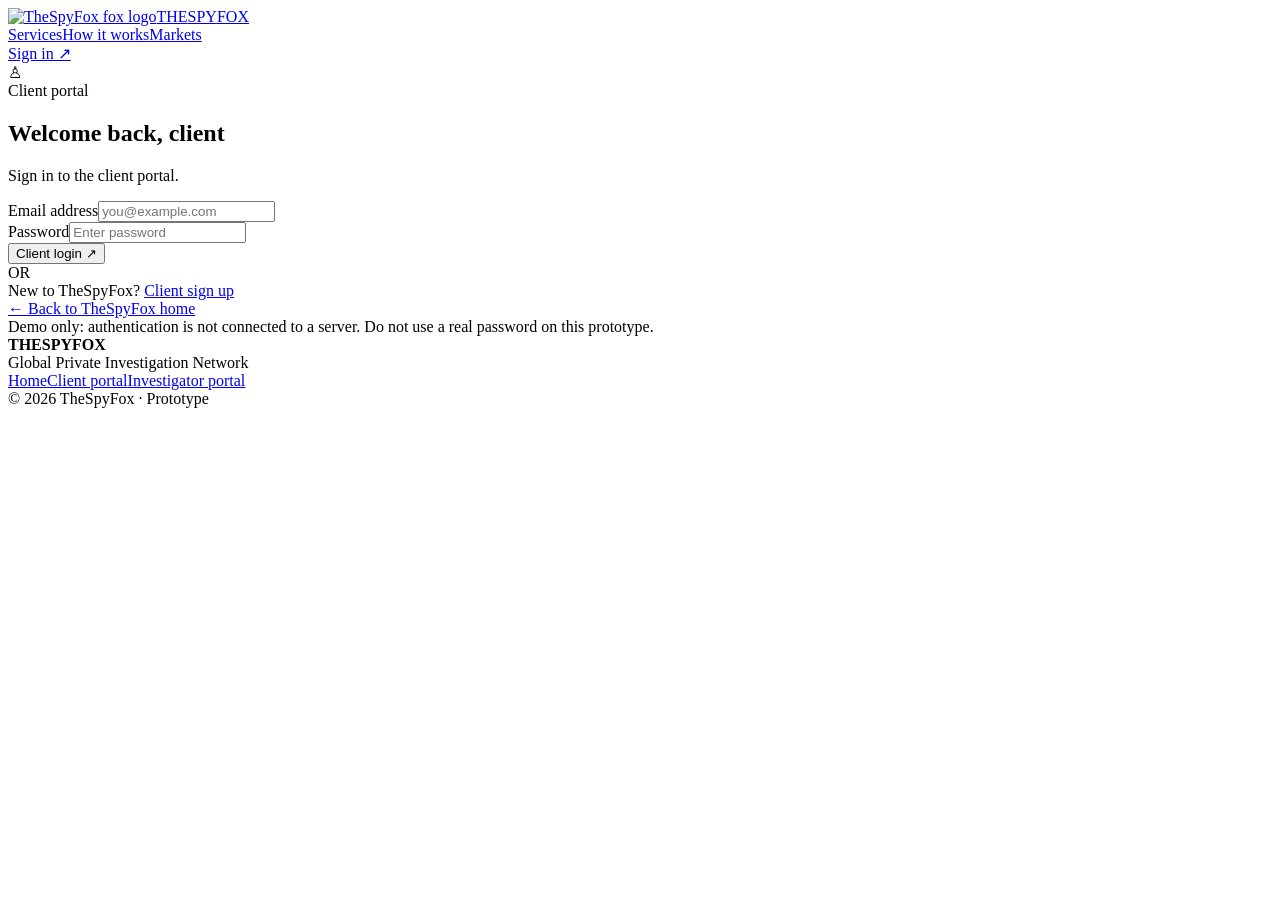
==== client-login.html @ 036039d7 "Add files via upload" ====
<!doctype html><html lang="en"><head><meta charset="utf-8"><meta name="viewport" content="width=device-width, initial-scale=1"><meta name="theme-color" content="#f7f8fc"><title>Client Login | TheSpyFox</title><link rel="stylesheet" href="assets/style.css"></head><body><header class="top"><div class="wrap nav">
<a class="brand" href="index.html"><img src="assets/thespyfox-fox-logo.jpg" alt="TheSpyFox fox logo"><span>THE<span class="spy">SPY</span>FOX</span></a>
<nav class="links"><a href="index.html#services">Services</a><a href="index.html#how">How it works</a><a href="index.html#markets">Markets</a></nav>
<a class="btn" href="client-login.html">Sign in ↗</a></div></header>
<main class="authpage"><section class="authbox"><div class="authicon">♙</div><div class="eyebrow">Client portal</div><h1>Welcome back, client</h1><p>Sign in to the client portal.</p>
<form onsubmit="demoAuth(event,'client','login')"><div class="field"><label for="email">Email address</label><input id="email" name="Email" type="email" autocomplete="username" required placeholder="you@example.com"></div><div class="field"><label for="password">Password</label><input id="password" name="Password" type="password" autocomplete="current-password" required placeholder="Enter password"></div>
<button class="btn" type="submit">Client login ↗</button><div class="toast" id="authToast" role="status"></div></form>
<div class="divider">OR</div><div class="switchline">New to TheSpyFox? <a href="client-signup.html">Client sign up</a></div><div class="switchline"><a href="index.html">← Back to TheSpyFox home</a></div><div class="notice">Demo only: authentication is not connected to a server. Do not use a real password on this prototype.</div></section></main>
<footer class="footer"><div class="wrap footrow"><div><b class="gold">THESPYFOX</b><br>Global Private Investigation Network</div><div class="footlinks"><a href="index.html">Home</a><a href="request-investigation.html">Client portal</a><a href="join-investigator.html">Investigator portal</a></div><div>© 2026 TheSpyFox · Prototype</div></div></footer><script src="assets/site.js"></script></body></html>
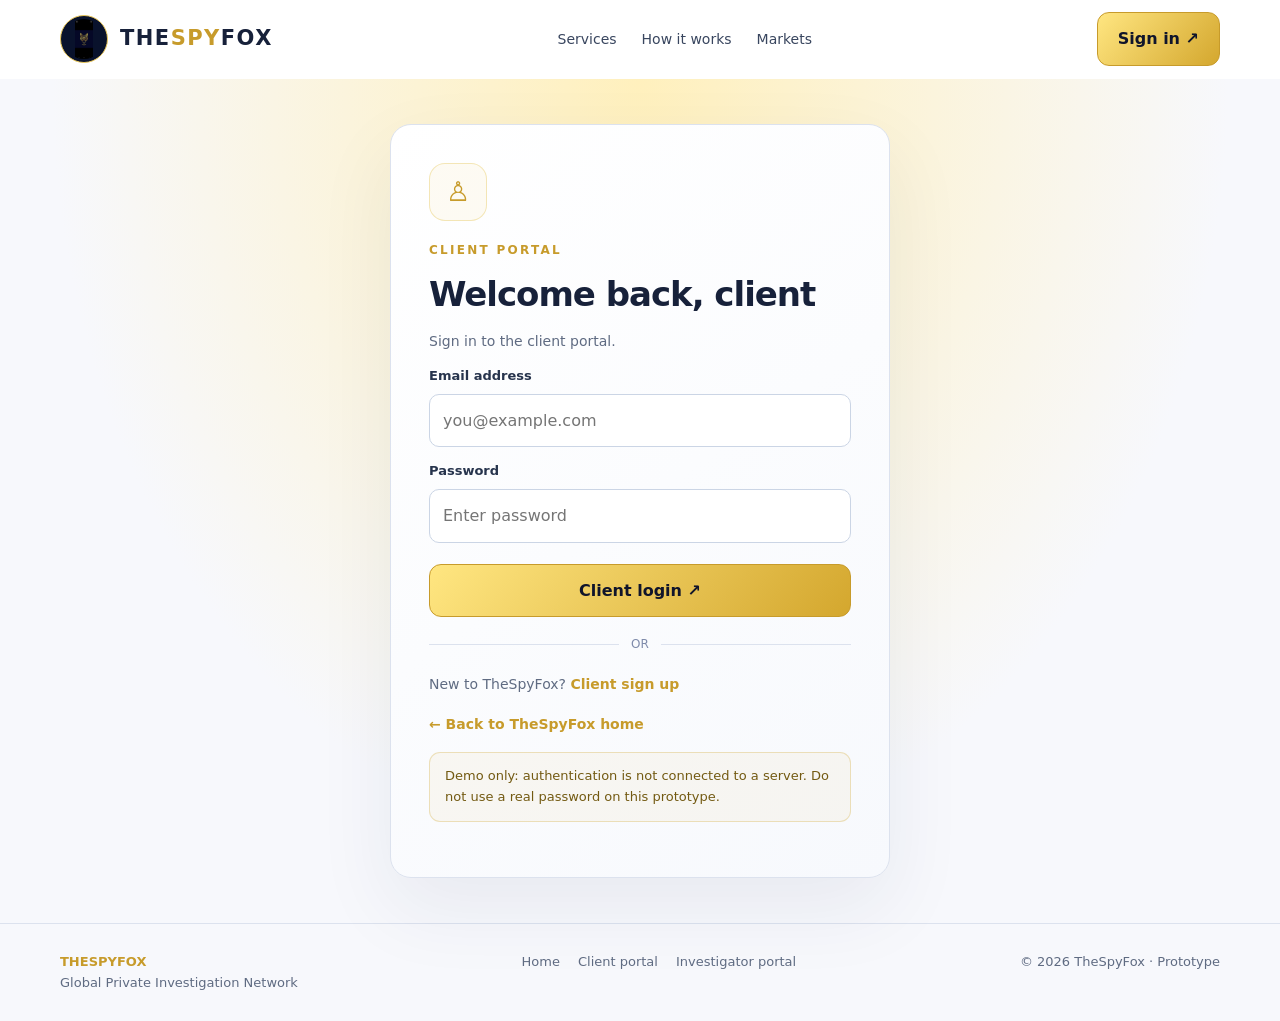
==== commit 2059353e: "Add files via upload" ====
--- a/client-login.html
+++ b/client-login.html
@@ -1,9 +1,57 @@
-<!doctype html><html lang="en"><head><meta charset="utf-8"><meta name="viewport" content="width=device-width, initial-scale=1"><meta name="theme-color" content="#f7f8fc"><title>Client Login | TheSpyFox</title><link rel="stylesheet" href="assets/style.css"></head><body><header class="top"><div class="wrap nav">
-<a class="brand" href="index.html"><img src="assets/thespyfox-fox-logo.jpg" alt="TheSpyFox fox logo"><span>THE<span class="spy">SPY</span>FOX</span></a>
+<!doctype html><html lang="en"><head><meta charset="utf-8"><meta name="viewport" content="width=device-width, initial-scale=1"><meta name="theme-color" content="#f7f8fc"><title>Client Login | TheSpyFox</title><style>
+
+:root{--bg:#f7f8fc;--panel:#ffffff;--panel2:#f0f3fa;--gold:#c79b2b;--gold2:#a77c16;--text:#17213a;--muted:#5f6b82;--line:#dce2ee;--blue:#e9eef8}
+*{box-sizing:border-box}html{scroll-behavior:smooth}body{margin:0;background:var(--bg);color:var(--text);font:16px/1.6 Inter,system-ui,-apple-system,Segoe UI,Arial,sans-serif}a{color:inherit;text-decoration:none}button,input,select,textarea{font:inherit}.wrap{width:min(1160px,92%);margin:auto}.top{position:sticky;top:0;z-index:10;background:#ffffffed;backdrop-filter:blur(14px);border-bottom:1px solid #ffffff12}.nav{min-height:78px;display:flex;align-items:center;justify-content:space-between;gap:20px}.brand{display:flex;align-items:center;gap:12px;font-size:21px;font-weight:900;letter-spacing:.07em}.brand img{width:48px;height:48px;object-fit:contain;border-radius:50%;border:1px solid #e8c65c;padding:3px;background:#09122c}.brand .spy{color:var(--gold)}.links{display:flex;gap:25px;align-items:center;color:#39465f;font-size:14px}.links a:hover{color:var(--gold)}.btn{display:inline-flex;align-items:center;justify-content:center;gap:9px;padding:13px 20px;border-radius:12px;border:1px solid var(--gold);font-weight:800;background:linear-gradient(130deg,#ffe681,#d4a72e);color:#10152b;cursor:pointer;transition:.18s}.btn:hover{transform:translateY(-2px);filter:brightness(1.05)}.btn.outline{background:transparent;color:var(--gold)}.btn.dark{background:#ffffff;color:#17213a;border-color:#3b4b75}.eyebrow{color:var(--gold);font-weight:850;letter-spacing:.19em;text-transform:uppercase;font-size:12px}.gold{color:var(--gold)}h1,h2,h3,p{margin-top:0}h1{font-size:clamp(42px,6vw,72px);line-height:1.04;letter-spacing:-.045em;margin:17px 0}h2{font-size:clamp(29px,4vw,45px);line-height:1.12;letter-spacing:-.025em;margin:10px 0 16px}.lead{font-size:18px;color:#5f6b82;max-width:630px}.hero{padding:68px 0 56px;background:radial-gradient(ellipse at 82% 35%,#fff2c5 0,#f8faff 32%,#f3f6fc 75%);border-bottom:1px solid var(--line)}.hero-grid{display:grid;grid-template-columns:1.05fr .95fr;align-items:center;gap:42px}.hero-art{min-height:370px;position:relative;display:grid;place-items:center}.globe{width:min(100%,470px);aspect-ratio:1;border-radius:50%;border:1px solid #d6b74744;background:radial-gradient(circle at 50% 50%,#fff4ce 0,#eaf0fa 54%,#f7f8fc 72%);display:grid;place-items:center;box-shadow:0 0 100px #b6c6e633;position:relative;overflow:hidden}.globe:before,.globe:after{content:"";position:absolute;border:1px solid #eac95455;border-radius:50%;width:75%;height:120%;transform:rotate(35deg)}.globe:after{width:120%;height:52%;transform:rotate(-20deg)}.globe img{width:44%;max-width:205px;z-index:1;object-fit:contain;filter:drop-shadow(0 12px 35px #0009)}.hero-actions{display:flex;gap:12px;flex-wrap:wrap;margin:28px 0 18px}.trust{color:var(--muted);font-size:13px}.featurebar{border-bottom:1px solid var(--line);background:#ffffff}.features{display:grid;grid-template-columns:repeat(4,1fr);gap:12px;padding:22px 0}.feature{display:flex;gap:12px;align-items:center;border-right:1px solid var(--line);padding:4px 14px}.feature:last-child{border:0}.feature .ico{font-size:25px;color:var(--gold)}.feature strong{display:block;font-size:14px}.feature small{color:var(--muted);font-size:12px}.section{padding:70px 0}.section.alt{background:linear-gradient(120deg,#f8faff,#edf2fb);border-block:1px solid var(--line)}.sectionhead{max-width:740px;margin-bottom:30px}.sectionhead p{color:var(--muted)}.cards{display:grid;grid-template-columns:repeat(3,1fr);gap:16px}.card{padding:25px;border-radius:17px;background:linear-gradient(145deg,#111e40,#0a122b);border:1px solid var(--line)}.card .ico{font-size:27px;color:var(--gold)}.card h3{margin:13px 0 7px}.card p{color:var(--muted);font-size:14px;margin:0}.markets{display:flex;flex-wrap:wrap;gap:10px}.chip{border:1px solid #39496f;background:#f0f3fa;border-radius:12px;padding:10px 15px;color:#39465f}.rolegrid{display:grid;grid-template-columns:1fr 1fr;gap:20px}.role{padding:30px;border:1px solid var(--line);border-radius:19px;background:linear-gradient(145deg,#111e40,#0a122b)}.role ul{color:var(--muted);padding-left:20px}.role li{margin:7px 0}.pagehero{padding:48px 0 25px;background:radial-gradient(ellipse at 80% 10%,#fff0bd 0,#f7f8fc 65%)}.pagegrid{display:grid;grid-template-columns:.85fr 1.15fr;gap:30px;align-items:start;padding:20px 0 70px}.sidecopy{padding:20px 10px 20px 0}.sidecopy p{color:var(--muted)}.pill{display:inline-flex;border:1px solid #4b5b7d;border-radius:999px;padding:6px 11px;font-size:12px;color:#59440b;margin-bottom:15px}.panel{background:linear-gradient(145deg,#101b3a,#080f27);border:1px solid var(--line);border-radius:20px;padding:clamp(20px,3vw,32px);box-shadow:0 25px 70px #1c31500d}.panelhead{margin-bottom:23px}.panelhead p{color:var(--muted);font-size:14px;margin-bottom:0}.formgrid{display:grid;grid-template-columns:1fr 1fr;gap:15px}.field{display:flex;flex-direction:column;gap:7px}.field.full{grid-column:1/-1}.field label{font-size:13px;color:#27344d;font-weight:650}.field input,.field select,.field textarea{width:100%;border:1px solid #3a4b73;background:#f8faff;color:var(--text);border-radius:10px;padding:13px;outline:none}.field input:focus,.field select:focus,.field textarea:focus{border-color:var(--gold);box-shadow:0 0 0 3px #f0cc581c}.field textarea{min-height:105px;resize:vertical}.checkrow{display:flex;gap:10px;align-items:flex-start;font-size:13px;color:var(--muted)}.checkrow input{margin-top:5px;accent-color:var(--gold)}.hint{font-size:12px;color:var(--muted);margin:13px 0}.notice{padding:13px 15px;border:1px solid #d5b24755;background:#d5b24710;color:#735a12;border-radius:11px;font-size:13px;margin:17px 0}.agreement{margin-top:24px;padding:20px;border:1px solid #35456e;background:#f8faff;border-radius:13px}.agreement h3{font-size:17px}.agreement p,.agreement li{color:#5f6b82;font-size:13px}.agreement ol{padding-left:20px}.agreement label{font-size:13px;color:#5f4b14}.formactions{display:flex;gap:10px;flex-wrap:wrap;margin-top:20px}.switchline{font-size:14px;color:var(--muted);margin-top:18px}.switchline a{color:var(--gold);font-weight:750}.authpage{min-height:calc(100vh - 80px);display:grid;place-items:center;padding:45px 0;background:radial-gradient(ellipse at 50% 0,#fff0bd 0,#f7f8fc 65%)}.authbox{width:min(500px,92%);padding:clamp(22px,5vw,38px);border:1px solid var(--line);border-radius:21px;background:linear-gradient(145deg,#111d3d,#080f27);box-shadow:0 30px 80px #1c315012}.authicon{width:58px;height:58px;border:1px solid #e7c85b66;background:#e7c85b12;color:var(--gold);border-radius:16px;display:grid;place-items:center;font-size:27px;margin-bottom:20px}.authbox .field{margin:14px 0}.authbox .btn{width:100%;margin-top:7px}.authbox h1{font-size:34px;letter-spacing:-.03em}.authbox p{color:var(--muted);font-size:14px}.divider{display:flex;align-items:center;gap:12px;color:#7f8bab;font-size:12px;margin:18px 0}.divider:before,.divider:after{content:"";height:1px;background:var(--line);flex:1}.footer{border-top:1px solid var(--line);padding:28px 0;color:var(--muted);font-size:13px}.footrow{display:flex;justify-content:space-between;gap:15px;flex-wrap:wrap}.footlinks{display:flex;gap:18px;flex-wrap:wrap}.hidden{display:none!important}.toast{display:none;padding:13px;border:1px solid #c7a74466;background:#c7a74413;color:#735a12;border-radius:10px;margin-top:14px;font-size:13px}.toast.show{display:block}.contract-preview{white-space:pre-wrap;color:#39465f;font-size:13px;background:#f8faff;border:1px solid var(--line);padding:15px;border-radius:10px;max-height:260px;overflow:auto}
+@media(max-width:820px){.links{display:none}.hero-grid,.pagegrid{grid-template-columns:1fr}.hero{padding:48px 0}.hero-art{min-height:280px}.globe{max-width:330px}.features{grid-template-columns:1fr 1fr}.feature:nth-child(2){border-right:0}.cards{grid-template-columns:1fr 1fr}.sidecopy{padding-bottom:0}.pagegrid{padding-top:5px}}
+@media(max-width:540px){.brand{font-size:17px}.brand img{width:42px;height:42px}.nav .btn{padding:10px 12px;font-size:13px}.hero-actions .btn{width:100%}.features,.cards,.rolegrid,.formgrid{grid-template-columns:1fr}.feature{border-right:0;border-bottom:1px solid var(--line);padding:10px 2px}.field.full{grid-column:auto}.formactions .btn{width:100%}.section{padding:52px 0}}
+@media print{body{background:white;color:#111}.top,.footer,.no-print{display:none!important}.panel,.agreement{background:white;color:#111;border:1px solid #aaa;box-shadow:none}.agreement p,.agreement li,.contract-preview{color:#222}.pagehero{background:white;color:#111}.wrap{width:100%}}
+
+/* Light theme refinements */
+body{background:var(--bg);color:var(--text)}
+.top{background:#ffffffed}
+.links{color:#39465f}
+.hero{background:radial-gradient(ellipse at 82% 35%,#fff0bd 0,#f8faff 32%,#f3f6fc 75%)}
+.featurebar{background:#fff}
+.feature{border-color:#dce2ee}
+.section.alt{background:linear-gradient(120deg,#f8faff,#edf2fb)}
+.card,.role,.panel,.authbox{background:linear-gradient(145deg,#fff,#f7f9fd);border-color:#dce2ee}
+.pagehero{background:radial-gradient(ellipse at 80% 10%,#fff0bd 0,#f7f8fc 65%)}
+.authpage{background:radial-gradient(ellipse at 50% 0,#fff0bd 0,#f7f8fc 65%)}
+.field input,.field select,.field textarea{background:#fff;color:#17213a;border-color:#cbd5e5}
+.globe{background:radial-gradient(circle at 50% 50%,#fff4ce 0,#eaf0fa 54%,#f7f8fc 72%)}
+
+</style></head><body><header class="top"><div class="wrap nav">
+<a class="brand" href="index.html"><img src="[data-uri]" alt="TheSpyFox fox logo"><span>THE<span class="spy">SPY</span>FOX</span></a>
 <nav class="links"><a href="index.html#services">Services</a><a href="index.html#how">How it works</a><a href="index.html#markets">Markets</a></nav>
 <a class="btn" href="client-login.html">Sign in ↗</a></div></header>
 <main class="authpage"><section class="authbox"><div class="authicon">♙</div><div class="eyebrow">Client portal</div><h1>Welcome back, client</h1><p>Sign in to the client portal.</p>
 <form onsubmit="demoAuth(event,'client','login')"><div class="field"><label for="email">Email address</label><input id="email" name="Email" type="email" autocomplete="username" required placeholder="you@example.com"></div><div class="field"><label for="password">Password</label><input id="password" name="Password" type="password" autocomplete="current-password" required placeholder="Enter password"></div>
 <button class="btn" type="submit">Client login ↗</button><div class="toast" id="authToast" role="status"></div></form>
 <div class="divider">OR</div><div class="switchline">New to TheSpyFox? <a href="client-signup.html">Client sign up</a></div><div class="switchline"><a href="index.html">← Back to TheSpyFox home</a></div><div class="notice">Demo only: authentication is not connected to a server. Do not use a real password on this prototype.</div></section></main>
-<footer class="footer"><div class="wrap footrow"><div><b class="gold">THESPYFOX</b><br>Global Private Investigation Network</div><div class="footlinks"><a href="index.html">Home</a><a href="request-investigation.html">Client portal</a><a href="join-investigator.html">Investigator portal</a></div><div>© 2026 TheSpyFox · Prototype</div></div></footer><script src="assets/site.js"></script></body></html>+<footer class="footer"><div class="wrap footrow"><div><b class="gold">THESPYFOX</b><br>Global Private Investigation Network</div><div class="footlinks"><a href="index.html">Home</a><a href="request-investigation.html">Client portal</a><a href="join-investigator.html">Investigator portal</a></div><div>© 2026 TheSpyFox · Prototype</div></div></footer><script>
+
+function demoAuth(e,role,mode){e.preventDefault();const t=document.getElementById('authToast');t.textContent=(mode==='signup'?'Demo registration checked.':'Demo sign-in checked.')+' No account was created or authenticated because this website has no secure backend yet.';t.classList.add('show');}
+function prepareAgreement(e,role){e.preventDefault();const form=e.currentTarget;const isClient=role==='client';const name=form.querySelector('[name="Full name"]').value.trim();const title=isClient?'TheSpyFox Client Service Agreement':'TheSpyFox Investigator Agreement';const entries=[...form.querySelectorAll('input[name],select[name],textarea[name]')].filter(el=>el.value.trim()).map(el=>[el.name,el.value.trim()]);const agreement=isClient?[
+'1. SCOPE: No work begins until the lawful scope, deliverables, timeline and fees are separately confirmed in writing.',
+'2. LAWFUL PURPOSE: The client confirms the request has a lawful purpose and will not involve stalking, harassment, unauthorized access or unlawful surveillance.',
+'3. FEES AND CANCELLATION: Price, expenses, payment schedule, cancellation and refund terms must be disclosed and agreed before work begins.',
+'4. CONFIDENTIALITY: Personal information must be handled only as permitted by applicable law and the final privacy notice.',
+'5. LIMITS AND DISPUTES: Results are not guaranteed. A final agreement must specify complaint handling, governing law and dispute resolution.',
+'6. DRAFT STATUS: This is a prototype template, not legal advice, proof of acceptance by a service provider, or a digitally signed contract.'
+]:[
+'1. PROFESSIONAL STATUS: The final agreement must state the relationship and scope of the engagement.',
+'2. QUALIFICATIONS: The investigator must maintain any licence or permission required by local law; live service should verify credentials before assignments.',
+'3. LAWFUL METHODS: No unlawful surveillance, trespass, unauthorized account/device access, harassment, coercion or privacy violations.',
+'4. CONFIDENTIALITY: Case information must be protected and used only for authorized work under applicable law.',
+'5. FEES AND DELIVERABLES: Scope, deadline, compensation, expenses, acceptance criteria and payment timing must be agreed in writing before each case.',
+'6. TERMINATION AND DISPUTES: The final agreement must define cancellation, complaints, liability, governing law and dispute resolution.',
+'7. DRAFT STATUS: This is not legal advice, a job offer, or a digitally signed contract. Local legal review is required.'
+];
+const esc=s=>String(s).replace(/[&<>"]/g,c=>({'&':'&amp;','<':'&lt;','>':'&gt;','"':'&quot;'}[c]));
+const rows=entries.map(([k,v])=>`<tr><th>${esc(k)}</th><td>${esc(v).replace(/\n/g,'<br>')}</td></tr>`).join('');
+const printWin=window.open('','_blank');if(!printWin){alert('Please allow pop-ups to prepare your PDF.');return;}
+printWin.document.write(`<!doctype html><html><head><meta charset="utf-8"><title>${esc(title)}</title><style>body{font:14px/1.55 Arial,sans-serif;color:#111;margin:35px}h1{font-size:24px}h2{font-size:17px;margin-top:25px}.meta{color:#555;font-size:12px}table{border-collapse:collapse;width:100%;margin:20px 0}th,td{border:1px solid #bbb;padding:9px;text-align:left;vertical-align:top}th{width:32%;background:#f2f2f2}.terms li{margin:9px 0}.sign{display:grid;grid-template-columns:1fr 1fr;gap:35px;margin-top:55px}.line{border-top:1px solid #555;padding-top:7px;font-size:12px}.warning{border:1px solid #999;padding:12px;margin-top:22px;font-size:12px}@media print{button{display:none}}</style></head><body><h1>THESPYFOX</h1><div class="meta">GLOBAL PRIVATE INVESTIGATION NETWORK · DRAFT DOCUMENT</div><h2>${esc(title)}</h2><p class="meta">Prepared on ${new Date().toLocaleDateString()} · Applicant / client: ${esc(name)}</p><h2>Submitted details</h2><table>${rows}</table><h2>Agreement terms</h2><ol class="terms">${agreement.map(x=>`<li>${esc(x)}</li>`).join('')}</ol><p><b>Acknowledgement:</b> The person completing this form confirms they have reviewed the displayed draft. This document does not establish that another party accepted the agreement.</p><div class="sign"><div class="line">Client / Investigator signature (if separately executed)</div><div class="line">Date</div></div><div class="warning"><b>Important:</b> This is a website prototype document, not legal advice and not a verified electronic signature. The final agreement should be reviewed for the applicable jurisdiction and signed by all required parties.</div><p class="meta">TheSpyFox · Prototype generated locally in your browser. No form data was sent to a server.</p><script>window.onload=()=>setTimeout(()=>window.print(),350)<\/script></body></html>`);
+printWin.document.close();const toast=document.getElementById(isClient?'clientToast':'investToast');toast.textContent='Agreement prepared in a new tab. In the print dialog, select “Save as PDF”.';toast.classList.add('show');
+}
+
+</script></body></html>
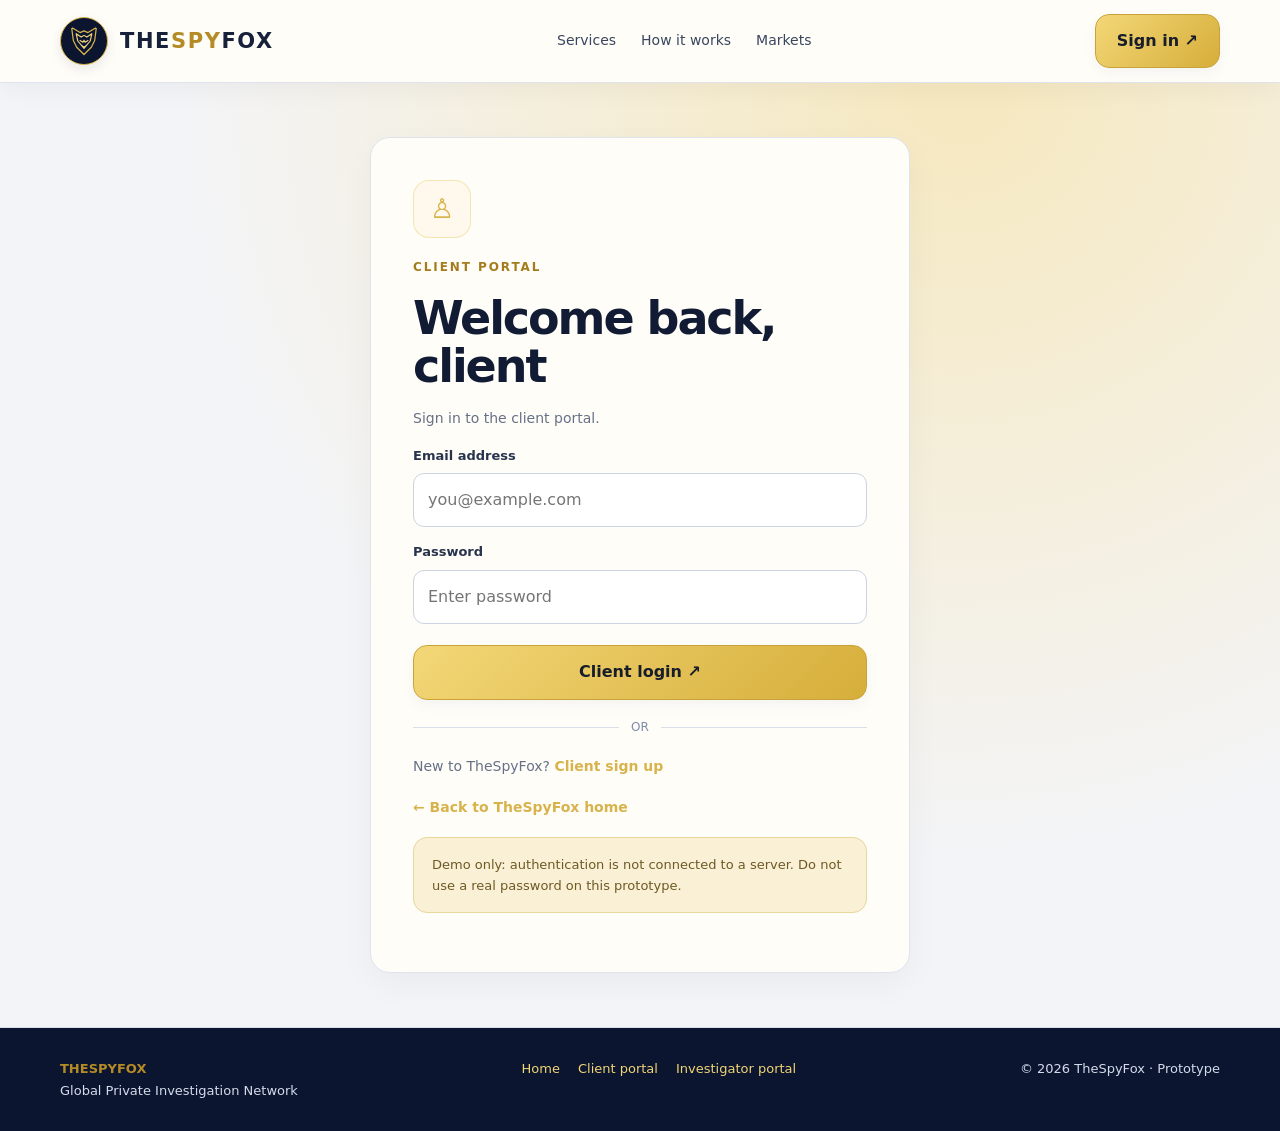
==== commit a7438872: "Add files via upload" ====
--- a/client-login.html
+++ b/client-login.html
@@ -1,4 +1,5 @@
-<!doctype html><html lang="en"><head><meta charset="utf-8"><meta name="viewport" content="width=device-width, initial-scale=1"><meta name="theme-color" content="#f7f8fc"><title>Client Login | TheSpyFox</title><style>
+<!DOCTYPE html>
+<html lang="en"><head><meta charset="utf-8"/><meta content="width=device-width, initial-scale=1" name="viewport"/><meta content="#f3f4f7" name="theme-color"/><title>Client Login | TheSpyFox</title><style>
 
 :root{--bg:#f7f8fc;--panel:#ffffff;--panel2:#f0f3fa;--gold:#c79b2b;--gold2:#a77c16;--text:#17213a;--muted:#5f6b82;--line:#dce2ee;--blue:#e9eef8}
 *{box-sizing:border-box}html{scroll-behavior:smooth}body{margin:0;background:var(--bg);color:var(--text);font:16px/1.6 Inter,system-ui,-apple-system,Segoe UI,Arial,sans-serif}a{color:inherit;text-decoration:none}button,input,select,textarea{font:inherit}.wrap{width:min(1160px,92%);margin:auto}.top{position:sticky;top:0;z-index:10;background:#ffffffed;backdrop-filter:blur(14px);border-bottom:1px solid #ffffff12}.nav{min-height:78px;display:flex;align-items:center;justify-content:space-between;gap:20px}.brand{display:flex;align-items:center;gap:12px;font-size:21px;font-weight:900;letter-spacing:.07em}.brand img{width:48px;height:48px;object-fit:contain;border-radius:50%;border:1px solid #e8c65c;padding:3px;background:#09122c}.brand .spy{color:var(--gold)}.links{display:flex;gap:25px;align-items:center;color:#39465f;font-size:14px}.links a:hover{color:var(--gold)}.btn{display:inline-flex;align-items:center;justify-content:center;gap:9px;padding:13px 20px;border-radius:12px;border:1px solid var(--gold);font-weight:800;background:linear-gradient(130deg,#ffe681,#d4a72e);color:#10152b;cursor:pointer;transition:.18s}.btn:hover{transform:translateY(-2px);filter:brightness(1.05)}.btn.outline{background:transparent;color:var(--gold)}.btn.dark{background:#ffffff;color:#17213a;border-color:#3b4b75}.eyebrow{color:var(--gold);font-weight:850;letter-spacing:.19em;text-transform:uppercase;font-size:12px}.gold{color:var(--gold)}h1,h2,h3,p{margin-top:0}h1{font-size:clamp(42px,6vw,72px);line-height:1.04;letter-spacing:-.045em;margin:17px 0}h2{font-size:clamp(29px,4vw,45px);line-height:1.12;letter-spacing:-.025em;margin:10px 0 16px}.lead{font-size:18px;color:#5f6b82;max-width:630px}.hero{padding:68px 0 56px;background:radial-gradient(ellipse at 82% 35%,#fff2c5 0,#f8faff 32%,#f3f6fc 75%);border-bottom:1px solid var(--line)}.hero-grid{display:grid;grid-template-columns:1.05fr .95fr;align-items:center;gap:42px}.hero-art{min-height:370px;position:relative;display:grid;place-items:center}.globe{width:min(100%,470px);aspect-ratio:1;border-radius:50%;border:1px solid #d6b74744;background:radial-gradient(circle at 50% 50%,#fff4ce 0,#eaf0fa 54%,#f7f8fc 72%);display:grid;place-items:center;box-shadow:0 0 100px #b6c6e633;position:relative;overflow:hidden}.globe:before,.globe:after{content:"";position:absolute;border:1px solid #eac95455;border-radius:50%;width:75%;height:120%;transform:rotate(35deg)}.globe:after{width:120%;height:52%;transform:rotate(-20deg)}.globe img{width:44%;max-width:205px;z-index:1;object-fit:contain;filter:drop-shadow(0 12px 35px #0009)}.hero-actions{display:flex;gap:12px;flex-wrap:wrap;margin:28px 0 18px}.trust{color:var(--muted);font-size:13px}.featurebar{border-bottom:1px solid var(--line);background:#ffffff}.features{display:grid;grid-template-columns:repeat(4,1fr);gap:12px;padding:22px 0}.feature{display:flex;gap:12px;align-items:center;border-right:1px solid var(--line);padding:4px 14px}.feature:last-child{border:0}.feature .ico{font-size:25px;color:var(--gold)}.feature strong{display:block;font-size:14px}.feature small{color:var(--muted);font-size:12px}.section{padding:70px 0}.section.alt{background:linear-gradient(120deg,#f8faff,#edf2fb);border-block:1px solid var(--line)}.sectionhead{max-width:740px;margin-bottom:30px}.sectionhead p{color:var(--muted)}.cards{display:grid;grid-template-columns:repeat(3,1fr);gap:16px}.card{padding:25px;border-radius:17px;background:linear-gradient(145deg,#111e40,#0a122b);border:1px solid var(--line)}.card .ico{font-size:27px;color:var(--gold)}.card h3{margin:13px 0 7px}.card p{color:var(--muted);font-size:14px;margin:0}.markets{display:flex;flex-wrap:wrap;gap:10px}.chip{border:1px solid #39496f;background:#f0f3fa;border-radius:12px;padding:10px 15px;color:#39465f}.rolegrid{display:grid;grid-template-columns:1fr 1fr;gap:20px}.role{padding:30px;border:1px solid var(--line);border-radius:19px;background:linear-gradient(145deg,#111e40,#0a122b)}.role ul{color:var(--muted);padding-left:20px}.role li{margin:7px 0}.pagehero{padding:48px 0 25px;background:radial-gradient(ellipse at 80% 10%,#fff0bd 0,#f7f8fc 65%)}.pagegrid{display:grid;grid-template-columns:.85fr 1.15fr;gap:30px;align-items:start;padding:20px 0 70px}.sidecopy{padding:20px 10px 20px 0}.sidecopy p{color:var(--muted)}.pill{display:inline-flex;border:1px solid #4b5b7d;border-radius:999px;padding:6px 11px;font-size:12px;color:#59440b;margin-bottom:15px}.panel{background:linear-gradient(145deg,#101b3a,#080f27);border:1px solid var(--line);border-radius:20px;padding:clamp(20px,3vw,32px);box-shadow:0 25px 70px #1c31500d}.panelhead{margin-bottom:23px}.panelhead p{color:var(--muted);font-size:14px;margin-bottom:0}.formgrid{display:grid;grid-template-columns:1fr 1fr;gap:15px}.field{display:flex;flex-direction:column;gap:7px}.field.full{grid-column:1/-1}.field label{font-size:13px;color:#27344d;font-weight:650}.field input,.field select,.field textarea{width:100%;border:1px solid #3a4b73;background:#f8faff;color:var(--text);border-radius:10px;padding:13px;outline:none}.field input:focus,.field select:focus,.field textarea:focus{border-color:var(--gold);box-shadow:0 0 0 3px #f0cc581c}.field textarea{min-height:105px;resize:vertical}.checkrow{display:flex;gap:10px;align-items:flex-start;font-size:13px;color:var(--muted)}.checkrow input{margin-top:5px;accent-color:var(--gold)}.hint{font-size:12px;color:var(--muted);margin:13px 0}.notice{padding:13px 15px;border:1px solid #d5b24755;background:#d5b24710;color:#735a12;border-radius:11px;font-size:13px;margin:17px 0}.agreement{margin-top:24px;padding:20px;border:1px solid #35456e;background:#f8faff;border-radius:13px}.agreement h3{font-size:17px}.agreement p,.agreement li{color:#5f6b82;font-size:13px}.agreement ol{padding-left:20px}.agreement label{font-size:13px;color:#5f4b14}.formactions{display:flex;gap:10px;flex-wrap:wrap;margin-top:20px}.switchline{font-size:14px;color:var(--muted);margin-top:18px}.switchline a{color:var(--gold);font-weight:750}.authpage{min-height:calc(100vh - 80px);display:grid;place-items:center;padding:45px 0;background:radial-gradient(ellipse at 50% 0,#fff0bd 0,#f7f8fc 65%)}.authbox{width:min(500px,92%);padding:clamp(22px,5vw,38px);border:1px solid var(--line);border-radius:21px;background:linear-gradient(145deg,#111d3d,#080f27);box-shadow:0 30px 80px #1c315012}.authicon{width:58px;height:58px;border:1px solid #e7c85b66;background:#e7c85b12;color:var(--gold);border-radius:16px;display:grid;place-items:center;font-size:27px;margin-bottom:20px}.authbox .field{margin:14px 0}.authbox .btn{width:100%;margin-top:7px}.authbox h1{font-size:34px;letter-spacing:-.03em}.authbox p{color:var(--muted);font-size:14px}.divider{display:flex;align-items:center;gap:12px;color:#7f8bab;font-size:12px;margin:18px 0}.divider:before,.divider:after{content:"";height:1px;background:var(--line);flex:1}.footer{border-top:1px solid var(--line);padding:28px 0;color:var(--muted);font-size:13px}.footrow{display:flex;justify-content:space-between;gap:15px;flex-wrap:wrap}.footlinks{display:flex;gap:18px;flex-wrap:wrap}.hidden{display:none!important}.toast{display:none;padding:13px;border:1px solid #c7a74466;background:#c7a74413;color:#735a12;border-radius:10px;margin-top:14px;font-size:13px}.toast.show{display:block}.contract-preview{white-space:pre-wrap;color:#39465f;font-size:13px;background:#f8faff;border:1px solid var(--line);padding:15px;border-radius:10px;max-height:260px;overflow:auto}
@@ -20,15 +21,106 @@
 .field input,.field select,.field textarea{background:#fff;color:#17213a;border-color:#cbd5e5}
 .globe{background:radial-gradient(circle at 50% 50%,#fff4ce 0,#eaf0fa 54%,#f7f8fc 72%)}
 
+
+
+/* THE SPYFOX — polished professional responsive theme */
+:root{--bg:#f3f4f7;--panel:#fffdf8;--panel2:#e9edf5;--gold:#d8b34c;--gold2:#b58b25;--text:#17213a;--muted:#667086;--line:#d9deea;--blue:#0b1530;--navy:#0b1530}
+html{scroll-behavior:smooth}
+body{background:var(--bg);color:var(--text);font-family:Inter,ui-sans-serif,system-ui,-apple-system,"Segoe UI",Arial,sans-serif;line-height:1.65}
+a{transition:color .18s ease,background .18s ease,transform .18s ease}
+.top{background:rgba(255,253,248,.96)!important;border-bottom:1px solid #dfe3ec!important;box-shadow:0 6px 24px rgba(18,31,58,.045)}
+.nav{min-height:82px}
+.brand{gap:12px;font-size:21px;letter-spacing:.075em;color:#17213a}
+.fox-mark{display:block;width:48px;height:48px;flex:0 0 48px;border-radius:50%;background:#0b1530;border:1px solid #d8b34c;padding:5px;box-shadow:0 4px 12px #0b153018}
+.btn,button,.button{border-radius:14px!important;font-weight:750;box-shadow:0 5px 14px #17213a0b}
+.btn{padding:13px 21px!important}
+.btn:not(.outline):not(.dark){background:linear-gradient(135deg,#f3d777,#d6ae3a)!important;color:#171d2b!important;border:1px solid #c9a33a!important}
+.btn.outline{border:1px solid #b9a15b!important;color:#8c6b18!important;background:#fffdf8!important}
+.btn.dark{background:#0b1530!important;color:#fff!important;border:1px solid #0b1530!important}
+.hero{background:radial-gradient(ellipse at 82% 10%,#f9edc9 0,#f4f5f9 34%,#edf1f8 100%)!important;padding:76px 0 64px!important;overflow:hidden}
+.hero-grid{grid-template-columns:minmax(0,1.1fr) minmax(280px,.8fr)!important;align-items:center!important;gap:56px!important}
+.eyebrow{letter-spacing:.16em;font-size:12px;font-weight:850;color:#a47c1e}
+h1{font-size:clamp(42px,6vw,68px)!important;line-height:1.04!important;letter-spacing:-.045em!important;color:#111b33!important;max-width:760px}
+h2{font-size:clamp(30px,4vw,43px)!important;line-height:1.13!important;letter-spacing:-.03em!important}
+.gold,.spy{color:#b58b25!important}
+.lead{font-size:clamp(17px,2vw,20px)!important;color:#59647a!important;max-width:680px}
+.hero-actions{display:flex;flex-wrap:wrap;gap:12px!important;margin-top:28px!important}
+.trust{font-size:14px!important;color:#68738a!important;margin-top:23px!important}
+.hero-art{min-height:350px;display:flex;align-items:center;justify-content:center;position:relative}
+.intake-card{width:min(100%,390px);padding:27px;border-radius:24px;background:linear-gradient(150deg,#111e3b,#0b1530);color:#f8f7f0;box-shadow:0 28px 65px #0b15302b;border:1px solid #d7b64e;position:relative;overflow:hidden}
+.intake-card:before{content:"";position:absolute;width:220px;height:220px;border:1px solid #d8b34c55;border-radius:50%;right:-100px;top:-95px;box-shadow:0 0 0 24px #d8b34c0a,0 0 0 48px #d8b34c08}
+.intake-top,.intake-foot{display:flex;align-items:center;justify-content:space-between;gap:10px;font-size:10px;font-weight:850;letter-spacing:.14em;color:#e8cf7e}
+.status-dot{width:8px;height:8px;border-radius:50%;background:#e6c85f;box-shadow:0 0 0 5px #e6c85f20}
+.intake-lock{font-size:20px}
+.intake-title{font-size:28px;line-height:1.18;letter-spacing:-.03em;font-weight:800;margin:34px 0 10px;max-width:290px}
+.intake-card p{color:#c4ccdc;font-size:14px;line-height:1.7;margin:0}
+.intake-steps{display:grid;gap:0;margin:24px 0 25px}
+.intake-steps>div{display:flex;align-items:center;gap:13px;border-top:1px solid #ffffff1a;padding:12px 0;color:#f7f7f3;font-size:13px}
+.intake-steps b{color:#e8c95e;font-size:11px;letter-spacing:.08em}
+.intake-foot{border-top:1px solid #ffffff20;padding-top:15px;font-size:9px;color:#b9c3d7}
+.featurebar{background:#fffdf8!important;border-top:1px solid #e1e4ec!important;border-bottom:1px solid #e1e4ec!important}
+.features{gap:0!important}
+.feature{padding:24px 18px!important;border-color:#e0e4ed!important}
+.feature strong{color:#17213a}
+.feature small{color:#69748a}
+.section{padding:78px 0!important;background:#f3f4f7}
+.section.alt{background:#e9edf5!important}
+.sectionhead{max-width:760px;margin-bottom:34px!important}
+.sectionhead p{color:#667086}
+.cards{gap:18px!important}
+.card,.role,.panel,.authbox{background:#fffdf8!important;border:1px solid #dfe3ec!important;border-radius:20px!important;box-shadow:0 12px 35px #17213a0a!important}
+.card{padding:26px!important;transition:transform .2s ease,box-shadow .2s ease}
+.card:hover,.role:hover{transform:translateY(-3px);box-shadow:0 18px 38px #17213a12!important}
+.card h3,.role h3{color:#17213a;font-size:21px}
+.card p,.role p{color:#657087}
+.notice{background:#f9f0d5!important;border:1px solid #e7d69e!important;color:#6d5924!important;border-radius:14px!important;padding:16px 18px!important}
+.role{padding:28px!important}
+.rolegrid{gap:20px!important}
+.pagehero{background:radial-gradient(ellipse at 85% 0,#f7eac4 0,#f3f4f7 62%)!important;padding:48px 0 30px!important}
+.panel{padding:clamp(22px,4vw,38px)!important;margin-bottom:56px!important}
+.authpage{background:radial-gradient(ellipse at 75% 0,#f6e8be 0,#f3f4f7 58%)!important;min-height:calc(100vh - 82px);padding:54px 18px!important}
+.authbox{width:min(100%,540px)!important;padding:clamp(24px,5vw,42px)!important}
+.authbox h1,.pagehero h1{font-size:clamp(32px,5vw,46px)!important}
+label,.field label{font-weight:700;color:#28344d}
+input,select,textarea,.field input,.field select,.field textarea{width:100%;background:#fff!important;color:#17213a!important;border:1px solid #ccd4e2!important;border-radius:11px!important;padding:13px 14px!important;outline:none}
+input:focus,select:focus,textarea:focus{border-color:#c5a13e!important;box-shadow:0 0 0 3px #d8b34c26!important}
+form button,.panel button{cursor:pointer}
+footer,.footer{background:#0b1530!important;color:#d5dbea!important;padding:30px 0!important}
+footer a,.footer a{color:#f0d574}
+@media(max-width:800px){
+ .nav{min-height:72px;gap:10px}.brand{font-size:17px;gap:8px}.fox-mark{width:42px;height:42px;flex-basis:42px}
+ .links{gap:12px;font-size:13px}.links a:nth-child(3){display:none}
+ .hero{padding:54px 0 46px!important}.hero-grid{grid-template-columns:1fr!important;gap:30px!important}
+ .hero-art{min-height:auto}.intake-card{width:100%;max-width:480px}
+ .hero-actions .btn{flex:1 1 220px;text-align:center}
+ .features{grid-template-columns:repeat(2,minmax(0,1fr))!important}
+ .feature{padding:17px 10px!important}
+ .section{padding:56px 0!important}
+}
+@media(max-width:480px){
+ .wrap{width:min(100% - 32px,1160px)}
+ .nav>.btn{padding:10px 12px!important;font-size:13px}
+ .brand{font-size:15px;letter-spacing:.045em}.fox-mark{width:38px;height:38px;flex-basis:38px}
+ .links{display:none}
+ h1{font-size:42px!important}
+ .hero-actions .btn{flex-basis:100%}
+ .features{grid-template-columns:1fr 1fr!important}
+ .feature{font-size:14px}
+ .intake-card{padding:23px}
+}
 </style></head><body><header class="top"><div class="wrap nav">
-<a class="brand" href="index.html"><img src="[data-uri]" alt="TheSpyFox fox logo"><span>THE<span class="spy">SPY</span>FOX</span></a>
+<a class="brand" href="index.html"><svg aria-label="TheSpyFox emblem" class="fox-mark" role="img" viewbox="0 0 64 64" xmlns="http://www.w3.org/2000/svg">
+<path d="M10 8 25 17 32 14 39 17 54 8 51 31 45 43 32 56 19 43 13 31Z" fill="#0b1530" stroke="#d8b34c" stroke-linejoin="round" stroke-width="2.2"></path>
+<path d="M18 19 27 25 32 22 37 25 46 19 43 32 32 45 21 32Z" fill="none" stroke="#f2d77c" stroke-linejoin="round" stroke-width="2"></path>
+<path d="M25 31 30 34 32 31 34 34 39 31M29 41 32 43 35 41" fill="none" stroke="#f2d77c" stroke-linecap="round" stroke-width="2"></path>
+</svg><span>THE<span class="spy">SPY</span>FOX</span></a>
 <nav class="links"><a href="index.html#services">Services</a><a href="index.html#how">How it works</a><a href="index.html#markets">Markets</a></nav>
 <a class="btn" href="client-login.html">Sign in ↗</a></div></header>
 <main class="authpage"><section class="authbox"><div class="authicon">♙</div><div class="eyebrow">Client portal</div><h1>Welcome back, client</h1><p>Sign in to the client portal.</p>
-<form onsubmit="demoAuth(event,'client','login')"><div class="field"><label for="email">Email address</label><input id="email" name="Email" type="email" autocomplete="username" required placeholder="you@example.com"></div><div class="field"><label for="password">Password</label><input id="password" name="Password" type="password" autocomplete="current-password" required placeholder="Enter password"></div>
+<form onsubmit="demoAuth(event,'client','login')"><div class="field"><label for="email">Email address</label><input autocomplete="username" id="email" name="Email" placeholder="you@example.com" required="" type="email"/></div><div class="field"><label for="password">Password</label><input autocomplete="current-password" id="password" name="Password" placeholder="Enter password" required="" type="password"/></div>
 <button class="btn" type="submit">Client login ↗</button><div class="toast" id="authToast" role="status"></div></form>
 <div class="divider">OR</div><div class="switchline">New to TheSpyFox? <a href="client-signup.html">Client sign up</a></div><div class="switchline"><a href="index.html">← Back to TheSpyFox home</a></div><div class="notice">Demo only: authentication is not connected to a server. Do not use a real password on this prototype.</div></section></main>
-<footer class="footer"><div class="wrap footrow"><div><b class="gold">THESPYFOX</b><br>Global Private Investigation Network</div><div class="footlinks"><a href="index.html">Home</a><a href="request-investigation.html">Client portal</a><a href="join-investigator.html">Investigator portal</a></div><div>© 2026 TheSpyFox · Prototype</div></div></footer><script>
+<footer class="footer"><div class="wrap footrow"><div><b class="gold">THESPYFOX</b><br/>Global Private Investigation Network</div><div class="footlinks"><a href="index.html">Home</a><a href="request-investigation.html">Client portal</a><a href="join-investigator.html">Investigator portal</a></div><div>© 2026 TheSpyFox · Prototype</div></div></footer><script>
 
 function demoAuth(e,role,mode){e.preventDefault();const t=document.getElementById('authToast');t.textContent=(mode==='signup'?'Demo registration checked.':'Demo sign-in checked.')+' No account was created or authenticated because this website has no secure backend yet.';t.classList.add('show');}
 function prepareAgreement(e,role){e.preventDefault();const form=e.currentTarget;const isClient=role==='client';const name=form.querySelector('[name="Full name"]').value.trim();const title=isClient?'TheSpyFox Client Service Agreement':'TheSpyFox Investigator Agreement';const entries=[...form.querySelectorAll('input[name],select[name],textarea[name]')].filter(el=>el.value.trim()).map(el=>[el.name,el.value.trim()]);const agreement=isClient?[
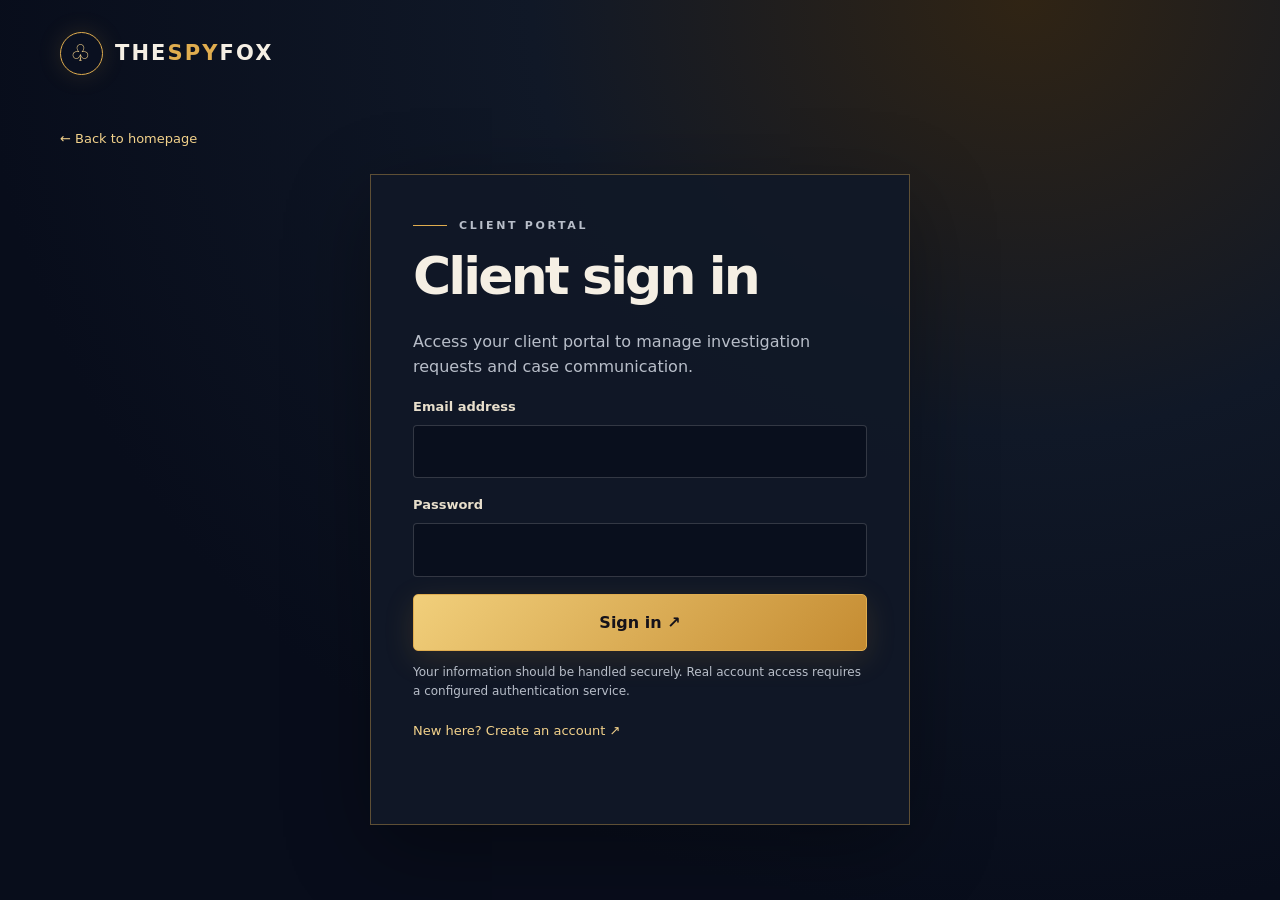
==== commit 77569ccb: "Add files via upload" ====
--- a/client-login.html
+++ b/client-login.html
@@ -1,149 +1,26 @@
-<!DOCTYPE html>
-<html lang="en"><head><meta charset="utf-8"/><meta content="width=device-width, initial-scale=1" name="viewport"/><meta content="#f3f4f7" name="theme-color"/><title>Client Login | TheSpyFox</title><style>
-
-:root{--bg:#f7f8fc;--panel:#ffffff;--panel2:#f0f3fa;--gold:#c79b2b;--gold2:#a77c16;--text:#17213a;--muted:#5f6b82;--line:#dce2ee;--blue:#e9eef8}
-*{box-sizing:border-box}html{scroll-behavior:smooth}body{margin:0;background:var(--bg);color:var(--text);font:16px/1.6 Inter,system-ui,-apple-system,Segoe UI,Arial,sans-serif}a{color:inherit;text-decoration:none}button,input,select,textarea{font:inherit}.wrap{width:min(1160px,92%);margin:auto}.top{position:sticky;top:0;z-index:10;background:#ffffffed;backdrop-filter:blur(14px);border-bottom:1px solid #ffffff12}.nav{min-height:78px;display:flex;align-items:center;justify-content:space-between;gap:20px}.brand{display:flex;align-items:center;gap:12px;font-size:21px;font-weight:900;letter-spacing:.07em}.brand img{width:48px;height:48px;object-fit:contain;border-radius:50%;border:1px solid #e8c65c;padding:3px;background:#09122c}.brand .spy{color:var(--gold)}.links{display:flex;gap:25px;align-items:center;color:#39465f;font-size:14px}.links a:hover{color:var(--gold)}.btn{display:inline-flex;align-items:center;justify-content:center;gap:9px;padding:13px 20px;border-radius:12px;border:1px solid var(--gold);font-weight:800;background:linear-gradient(130deg,#ffe681,#d4a72e);color:#10152b;cursor:pointer;transition:.18s}.btn:hover{transform:translateY(-2px);filter:brightness(1.05)}.btn.outline{background:transparent;color:var(--gold)}.btn.dark{background:#ffffff;color:#17213a;border-color:#3b4b75}.eyebrow{color:var(--gold);font-weight:850;letter-spacing:.19em;text-transform:uppercase;font-size:12px}.gold{color:var(--gold)}h1,h2,h3,p{margin-top:0}h1{font-size:clamp(42px,6vw,72px);line-height:1.04;letter-spacing:-.045em;margin:17px 0}h2{font-size:clamp(29px,4vw,45px);line-height:1.12;letter-spacing:-.025em;margin:10px 0 16px}.lead{font-size:18px;color:#5f6b82;max-width:630px}.hero{padding:68px 0 56px;background:radial-gradient(ellipse at 82% 35%,#fff2c5 0,#f8faff 32%,#f3f6fc 75%);border-bottom:1px solid var(--line)}.hero-grid{display:grid;grid-template-columns:1.05fr .95fr;align-items:center;gap:42px}.hero-art{min-height:370px;position:relative;display:grid;place-items:center}.globe{width:min(100%,470px);aspect-ratio:1;border-radius:50%;border:1px solid #d6b74744;background:radial-gradient(circle at 50% 50%,#fff4ce 0,#eaf0fa 54%,#f7f8fc 72%);display:grid;place-items:center;box-shadow:0 0 100px #b6c6e633;position:relative;overflow:hidden}.globe:before,.globe:after{content:"";position:absolute;border:1px solid #eac95455;border-radius:50%;width:75%;height:120%;transform:rotate(35deg)}.globe:after{width:120%;height:52%;transform:rotate(-20deg)}.globe img{width:44%;max-width:205px;z-index:1;object-fit:contain;filter:drop-shadow(0 12px 35px #0009)}.hero-actions{display:flex;gap:12px;flex-wrap:wrap;margin:28px 0 18px}.trust{color:var(--muted);font-size:13px}.featurebar{border-bottom:1px solid var(--line);background:#ffffff}.features{display:grid;grid-template-columns:repeat(4,1fr);gap:12px;padding:22px 0}.feature{display:flex;gap:12px;align-items:center;border-right:1px solid var(--line);padding:4px 14px}.feature:last-child{border:0}.feature .ico{font-size:25px;color:var(--gold)}.feature strong{display:block;font-size:14px}.feature small{color:var(--muted);font-size:12px}.section{padding:70px 0}.section.alt{background:linear-gradient(120deg,#f8faff,#edf2fb);border-block:1px solid var(--line)}.sectionhead{max-width:740px;margin-bottom:30px}.sectionhead p{color:var(--muted)}.cards{display:grid;grid-template-columns:repeat(3,1fr);gap:16px}.card{padding:25px;border-radius:17px;background:linear-gradient(145deg,#111e40,#0a122b);border:1px solid var(--line)}.card .ico{font-size:27px;color:var(--gold)}.card h3{margin:13px 0 7px}.card p{color:var(--muted);font-size:14px;margin:0}.markets{display:flex;flex-wrap:wrap;gap:10px}.chip{border:1px solid #39496f;background:#f0f3fa;border-radius:12px;padding:10px 15px;color:#39465f}.rolegrid{display:grid;grid-template-columns:1fr 1fr;gap:20px}.role{padding:30px;border:1px solid var(--line);border-radius:19px;background:linear-gradient(145deg,#111e40,#0a122b)}.role ul{color:var(--muted);padding-left:20px}.role li{margin:7px 0}.pagehero{padding:48px 0 25px;background:radial-gradient(ellipse at 80% 10%,#fff0bd 0,#f7f8fc 65%)}.pagegrid{display:grid;grid-template-columns:.85fr 1.15fr;gap:30px;align-items:start;padding:20px 0 70px}.sidecopy{padding:20px 10px 20px 0}.sidecopy p{color:var(--muted)}.pill{display:inline-flex;border:1px solid #4b5b7d;border-radius:999px;padding:6px 11px;font-size:12px;color:#59440b;margin-bottom:15px}.panel{background:linear-gradient(145deg,#101b3a,#080f27);border:1px solid var(--line);border-radius:20px;padding:clamp(20px,3vw,32px);box-shadow:0 25px 70px #1c31500d}.panelhead{margin-bottom:23px}.panelhead p{color:var(--muted);font-size:14px;margin-bottom:0}.formgrid{display:grid;grid-template-columns:1fr 1fr;gap:15px}.field{display:flex;flex-direction:column;gap:7px}.field.full{grid-column:1/-1}.field label{font-size:13px;color:#27344d;font-weight:650}.field input,.field select,.field textarea{width:100%;border:1px solid #3a4b73;background:#f8faff;color:var(--text);border-radius:10px;padding:13px;outline:none}.field input:focus,.field select:focus,.field textarea:focus{border-color:var(--gold);box-shadow:0 0 0 3px #f0cc581c}.field textarea{min-height:105px;resize:vertical}.checkrow{display:flex;gap:10px;align-items:flex-start;font-size:13px;color:var(--muted)}.checkrow input{margin-top:5px;accent-color:var(--gold)}.hint{font-size:12px;color:var(--muted);margin:13px 0}.notice{padding:13px 15px;border:1px solid #d5b24755;background:#d5b24710;color:#735a12;border-radius:11px;font-size:13px;margin:17px 0}.agreement{margin-top:24px;padding:20px;border:1px solid #35456e;background:#f8faff;border-radius:13px}.agreement h3{font-size:17px}.agreement p,.agreement li{color:#5f6b82;font-size:13px}.agreement ol{padding-left:20px}.agreement label{font-size:13px;color:#5f4b14}.formactions{display:flex;gap:10px;flex-wrap:wrap;margin-top:20px}.switchline{font-size:14px;color:var(--muted);margin-top:18px}.switchline a{color:var(--gold);font-weight:750}.authpage{min-height:calc(100vh - 80px);display:grid;place-items:center;padding:45px 0;background:radial-gradient(ellipse at 50% 0,#fff0bd 0,#f7f8fc 65%)}.authbox{width:min(500px,92%);padding:clamp(22px,5vw,38px);border:1px solid var(--line);border-radius:21px;background:linear-gradient(145deg,#111d3d,#080f27);box-shadow:0 30px 80px #1c315012}.authicon{width:58px;height:58px;border:1px solid #e7c85b66;background:#e7c85b12;color:var(--gold);border-radius:16px;display:grid;place-items:center;font-size:27px;margin-bottom:20px}.authbox .field{margin:14px 0}.authbox .btn{width:100%;margin-top:7px}.authbox h1{font-size:34px;letter-spacing:-.03em}.authbox p{color:var(--muted);font-size:14px}.divider{display:flex;align-items:center;gap:12px;color:#7f8bab;font-size:12px;margin:18px 0}.divider:before,.divider:after{content:"";height:1px;background:var(--line);flex:1}.footer{border-top:1px solid var(--line);padding:28px 0;color:var(--muted);font-size:13px}.footrow{display:flex;justify-content:space-between;gap:15px;flex-wrap:wrap}.footlinks{display:flex;gap:18px;flex-wrap:wrap}.hidden{display:none!important}.toast{display:none;padding:13px;border:1px solid #c7a74466;background:#c7a74413;color:#735a12;border-radius:10px;margin-top:14px;font-size:13px}.toast.show{display:block}.contract-preview{white-space:pre-wrap;color:#39465f;font-size:13px;background:#f8faff;border:1px solid var(--line);padding:15px;border-radius:10px;max-height:260px;overflow:auto}
-@media(max-width:820px){.links{display:none}.hero-grid,.pagegrid{grid-template-columns:1fr}.hero{padding:48px 0}.hero-art{min-height:280px}.globe{max-width:330px}.features{grid-template-columns:1fr 1fr}.feature:nth-child(2){border-right:0}.cards{grid-template-columns:1fr 1fr}.sidecopy{padding-bottom:0}.pagegrid{padding-top:5px}}
-@media(max-width:540px){.brand{font-size:17px}.brand img{width:42px;height:42px}.nav .btn{padding:10px 12px;font-size:13px}.hero-actions .btn{width:100%}.features,.cards,.rolegrid,.formgrid{grid-template-columns:1fr}.feature{border-right:0;border-bottom:1px solid var(--line);padding:10px 2px}.field.full{grid-column:auto}.formactions .btn{width:100%}.section{padding:52px 0}}
-@media print{body{background:white;color:#111}.top,.footer,.no-print{display:none!important}.panel,.agreement{background:white;color:#111;border:1px solid #aaa;box-shadow:none}.agreement p,.agreement li,.contract-preview{color:#222}.pagehero{background:white;color:#111}.wrap{width:100%}}
-
-/* Light theme refinements */
-body{background:var(--bg);color:var(--text)}
-.top{background:#ffffffed}
-.links{color:#39465f}
-.hero{background:radial-gradient(ellipse at 82% 35%,#fff0bd 0,#f8faff 32%,#f3f6fc 75%)}
-.featurebar{background:#fff}
-.feature{border-color:#dce2ee}
-.section.alt{background:linear-gradient(120deg,#f8faff,#edf2fb)}
-.card,.role,.panel,.authbox{background:linear-gradient(145deg,#fff,#f7f9fd);border-color:#dce2ee}
-.pagehero{background:radial-gradient(ellipse at 80% 10%,#fff0bd 0,#f7f8fc 65%)}
-.authpage{background:radial-gradient(ellipse at 50% 0,#fff0bd 0,#f7f8fc 65%)}
-.field input,.field select,.field textarea{background:#fff;color:#17213a;border-color:#cbd5e5}
-.globe{background:radial-gradient(circle at 50% 50%,#fff4ce 0,#eaf0fa 54%,#f7f8fc 72%)}
-
-
-
-/* THE SPYFOX — polished professional responsive theme */
-:root{--bg:#f3f4f7;--panel:#fffdf8;--panel2:#e9edf5;--gold:#d8b34c;--gold2:#b58b25;--text:#17213a;--muted:#667086;--line:#d9deea;--blue:#0b1530;--navy:#0b1530}
-html{scroll-behavior:smooth}
-body{background:var(--bg);color:var(--text);font-family:Inter,ui-sans-serif,system-ui,-apple-system,"Segoe UI",Arial,sans-serif;line-height:1.65}
-a{transition:color .18s ease,background .18s ease,transform .18s ease}
-.top{background:rgba(255,253,248,.96)!important;border-bottom:1px solid #dfe3ec!important;box-shadow:0 6px 24px rgba(18,31,58,.045)}
-.nav{min-height:82px}
-.brand{gap:12px;font-size:21px;letter-spacing:.075em;color:#17213a}
-.fox-mark{display:block;width:48px;height:48px;flex:0 0 48px;border-radius:50%;background:#0b1530;border:1px solid #d8b34c;padding:5px;box-shadow:0 4px 12px #0b153018}
-.btn,button,.button{border-radius:14px!important;font-weight:750;box-shadow:0 5px 14px #17213a0b}
-.btn{padding:13px 21px!important}
-.btn:not(.outline):not(.dark){background:linear-gradient(135deg,#f3d777,#d6ae3a)!important;color:#171d2b!important;border:1px solid #c9a33a!important}
-.btn.outline{border:1px solid #b9a15b!important;color:#8c6b18!important;background:#fffdf8!important}
-.btn.dark{background:#0b1530!important;color:#fff!important;border:1px solid #0b1530!important}
-.hero{background:radial-gradient(ellipse at 82% 10%,#f9edc9 0,#f4f5f9 34%,#edf1f8 100%)!important;padding:76px 0 64px!important;overflow:hidden}
-.hero-grid{grid-template-columns:minmax(0,1.1fr) minmax(280px,.8fr)!important;align-items:center!important;gap:56px!important}
-.eyebrow{letter-spacing:.16em;font-size:12px;font-weight:850;color:#a47c1e}
-h1{font-size:clamp(42px,6vw,68px)!important;line-height:1.04!important;letter-spacing:-.045em!important;color:#111b33!important;max-width:760px}
-h2{font-size:clamp(30px,4vw,43px)!important;line-height:1.13!important;letter-spacing:-.03em!important}
-.gold,.spy{color:#b58b25!important}
-.lead{font-size:clamp(17px,2vw,20px)!important;color:#59647a!important;max-width:680px}
-.hero-actions{display:flex;flex-wrap:wrap;gap:12px!important;margin-top:28px!important}
-.trust{font-size:14px!important;color:#68738a!important;margin-top:23px!important}
-.hero-art{min-height:350px;display:flex;align-items:center;justify-content:center;position:relative}
-.intake-card{width:min(100%,390px);padding:27px;border-radius:24px;background:linear-gradient(150deg,#111e3b,#0b1530);color:#f8f7f0;box-shadow:0 28px 65px #0b15302b;border:1px solid #d7b64e;position:relative;overflow:hidden}
-.intake-card:before{content:"";position:absolute;width:220px;height:220px;border:1px solid #d8b34c55;border-radius:50%;right:-100px;top:-95px;box-shadow:0 0 0 24px #d8b34c0a,0 0 0 48px #d8b34c08}
-.intake-top,.intake-foot{display:flex;align-items:center;justify-content:space-between;gap:10px;font-size:10px;font-weight:850;letter-spacing:.14em;color:#e8cf7e}
-.status-dot{width:8px;height:8px;border-radius:50%;background:#e6c85f;box-shadow:0 0 0 5px #e6c85f20}
-.intake-lock{font-size:20px}
-.intake-title{font-size:28px;line-height:1.18;letter-spacing:-.03em;font-weight:800;margin:34px 0 10px;max-width:290px}
-.intake-card p{color:#c4ccdc;font-size:14px;line-height:1.7;margin:0}
-.intake-steps{display:grid;gap:0;margin:24px 0 25px}
-.intake-steps>div{display:flex;align-items:center;gap:13px;border-top:1px solid #ffffff1a;padding:12px 0;color:#f7f7f3;font-size:13px}
-.intake-steps b{color:#e8c95e;font-size:11px;letter-spacing:.08em}
-.intake-foot{border-top:1px solid #ffffff20;padding-top:15px;font-size:9px;color:#b9c3d7}
-.featurebar{background:#fffdf8!important;border-top:1px solid #e1e4ec!important;border-bottom:1px solid #e1e4ec!important}
-.features{gap:0!important}
-.feature{padding:24px 18px!important;border-color:#e0e4ed!important}
-.feature strong{color:#17213a}
-.feature small{color:#69748a}
-.section{padding:78px 0!important;background:#f3f4f7}
-.section.alt{background:#e9edf5!important}
-.sectionhead{max-width:760px;margin-bottom:34px!important}
-.sectionhead p{color:#667086}
-.cards{gap:18px!important}
-.card,.role,.panel,.authbox{background:#fffdf8!important;border:1px solid #dfe3ec!important;border-radius:20px!important;box-shadow:0 12px 35px #17213a0a!important}
-.card{padding:26px!important;transition:transform .2s ease,box-shadow .2s ease}
-.card:hover,.role:hover{transform:translateY(-3px);box-shadow:0 18px 38px #17213a12!important}
-.card h3,.role h3{color:#17213a;font-size:21px}
-.card p,.role p{color:#657087}
-.notice{background:#f9f0d5!important;border:1px solid #e7d69e!important;color:#6d5924!important;border-radius:14px!important;padding:16px 18px!important}
-.role{padding:28px!important}
-.rolegrid{gap:20px!important}
-.pagehero{background:radial-gradient(ellipse at 85% 0,#f7eac4 0,#f3f4f7 62%)!important;padding:48px 0 30px!important}
-.panel{padding:clamp(22px,4vw,38px)!important;margin-bottom:56px!important}
-.authpage{background:radial-gradient(ellipse at 75% 0,#f6e8be 0,#f3f4f7 58%)!important;min-height:calc(100vh - 82px);padding:54px 18px!important}
-.authbox{width:min(100%,540px)!important;padding:clamp(24px,5vw,42px)!important}
-.authbox h1,.pagehero h1{font-size:clamp(32px,5vw,46px)!important}
-label,.field label{font-weight:700;color:#28344d}
-input,select,textarea,.field input,.field select,.field textarea{width:100%;background:#fff!important;color:#17213a!important;border:1px solid #ccd4e2!important;border-radius:11px!important;padding:13px 14px!important;outline:none}
-input:focus,select:focus,textarea:focus{border-color:#c5a13e!important;box-shadow:0 0 0 3px #d8b34c26!important}
-form button,.panel button{cursor:pointer}
-footer,.footer{background:#0b1530!important;color:#d5dbea!important;padding:30px 0!important}
-footer a,.footer a{color:#f0d574}
-@media(max-width:800px){
- .nav{min-height:72px;gap:10px}.brand{font-size:17px;gap:8px}.fox-mark{width:42px;height:42px;flex-basis:42px}
- .links{gap:12px;font-size:13px}.links a:nth-child(3){display:none}
- .hero{padding:54px 0 46px!important}.hero-grid{grid-template-columns:1fr!important;gap:30px!important}
- .hero-art{min-height:auto}.intake-card{width:100%;max-width:480px}
- .hero-actions .btn{flex:1 1 220px;text-align:center}
- .features{grid-template-columns:repeat(2,minmax(0,1fr))!important}
- .feature{padding:17px 10px!important}
- .section{padding:56px 0!important}
-}
-@media(max-width:480px){
- .wrap{width:min(100% - 32px,1160px)}
- .nav>.btn{padding:10px 12px!important;font-size:13px}
- .brand{font-size:15px;letter-spacing:.045em}.fox-mark{width:38px;height:38px;flex-basis:38px}
- .links{display:none}
- h1{font-size:42px!important}
- .hero-actions .btn{flex-basis:100%}
- .features{grid-template-columns:1fr 1fr!important}
- .feature{font-size:14px}
- .intake-card{padding:23px}
-}
-</style></head><body><header class="top"><div class="wrap nav">
-<a class="brand" href="index.html"><svg aria-label="TheSpyFox emblem" class="fox-mark" role="img" viewbox="0 0 64 64" xmlns="http://www.w3.org/2000/svg">
-<path d="M10 8 25 17 32 14 39 17 54 8 51 31 45 43 32 56 19 43 13 31Z" fill="#0b1530" stroke="#d8b34c" stroke-linejoin="round" stroke-width="2.2"></path>
-<path d="M18 19 27 25 32 22 37 25 46 19 43 32 32 45 21 32Z" fill="none" stroke="#f2d77c" stroke-linejoin="round" stroke-width="2"></path>
-<path d="M25 31 30 34 32 31 34 34 39 31M29 41 32 43 35 41" fill="none" stroke="#f2d77c" stroke-linecap="round" stroke-width="2"></path>
-</svg><span>THE<span class="spy">SPY</span>FOX</span></a>
-<nav class="links"><a href="index.html#services">Services</a><a href="index.html#how">How it works</a><a href="index.html#markets">Markets</a></nav>
-<a class="btn" href="client-login.html">Sign in ↗</a></div></header>
-<main class="authpage"><section class="authbox"><div class="authicon">♙</div><div class="eyebrow">Client portal</div><h1>Welcome back, client</h1><p>Sign in to the client portal.</p>
-<form onsubmit="demoAuth(event,'client','login')"><div class="field"><label for="email">Email address</label><input autocomplete="username" id="email" name="Email" placeholder="you@example.com" required="" type="email"/></div><div class="field"><label for="password">Password</label><input autocomplete="current-password" id="password" name="Password" placeholder="Enter password" required="" type="password"/></div>
-<button class="btn" type="submit">Client login ↗</button><div class="toast" id="authToast" role="status"></div></form>
-<div class="divider">OR</div><div class="switchline">New to TheSpyFox? <a href="client-signup.html">Client sign up</a></div><div class="switchline"><a href="index.html">← Back to TheSpyFox home</a></div><div class="notice">Demo only: authentication is not connected to a server. Do not use a real password on this prototype.</div></section></main>
-<footer class="footer"><div class="wrap footrow"><div><b class="gold">THESPYFOX</b><br/>Global Private Investigation Network</div><div class="footlinks"><a href="index.html">Home</a><a href="request-investigation.html">Client portal</a><a href="join-investigator.html">Investigator portal</a></div><div>© 2026 TheSpyFox · Prototype</div></div></footer><script>
-
-function demoAuth(e,role,mode){e.preventDefault();const t=document.getElementById('authToast');t.textContent=(mode==='signup'?'Demo registration checked.':'Demo sign-in checked.')+' No account was created or authenticated because this website has no secure backend yet.';t.classList.add('show');}
-function prepareAgreement(e,role){e.preventDefault();const form=e.currentTarget;const isClient=role==='client';const name=form.querySelector('[name="Full name"]').value.trim();const title=isClient?'TheSpyFox Client Service Agreement':'TheSpyFox Investigator Agreement';const entries=[...form.querySelectorAll('input[name],select[name],textarea[name]')].filter(el=>el.value.trim()).map(el=>[el.name,el.value.trim()]);const agreement=isClient?[
-'1. SCOPE: No work begins until the lawful scope, deliverables, timeline and fees are separately confirmed in writing.',
-'2. LAWFUL PURPOSE: The client confirms the request has a lawful purpose and will not involve stalking, harassment, unauthorized access or unlawful surveillance.',
-'3. FEES AND CANCELLATION: Price, expenses, payment schedule, cancellation and refund terms must be disclosed and agreed before work begins.',
-'4. CONFIDENTIALITY: Personal information must be handled only as permitted by applicable law and the final privacy notice.',
-'5. LIMITS AND DISPUTES: Results are not guaranteed. A final agreement must specify complaint handling, governing law and dispute resolution.',
-'6. DRAFT STATUS: This is a prototype template, not legal advice, proof of acceptance by a service provider, or a digitally signed contract.'
-]:[
-'1. PROFESSIONAL STATUS: The final agreement must state the relationship and scope of the engagement.',
-'2. QUALIFICATIONS: The investigator must maintain any licence or permission required by local law; live service should verify credentials before assignments.',
-'3. LAWFUL METHODS: No unlawful surveillance, trespass, unauthorized account/device access, harassment, coercion or privacy violations.',
-'4. CONFIDENTIALITY: Case information must be protected and used only for authorized work under applicable law.',
-'5. FEES AND DELIVERABLES: Scope, deadline, compensation, expenses, acceptance criteria and payment timing must be agreed in writing before each case.',
-'6. TERMINATION AND DISPUTES: The final agreement must define cancellation, complaints, liability, governing law and dispute resolution.',
-'7. DRAFT STATUS: This is not legal advice, a job offer, or a digitally signed contract. Local legal review is required.'
-];
-const esc=s=>String(s).replace(/[&<>"]/g,c=>({'&':'&amp;','<':'&lt;','>':'&gt;','"':'&quot;'}[c]));
-const rows=entries.map(([k,v])=>`<tr><th>${esc(k)}</th><td>${esc(v).replace(/\n/g,'<br>')}</td></tr>`).join('');
-const printWin=window.open('','_blank');if(!printWin){alert('Please allow pop-ups to prepare your PDF.');return;}
-printWin.document.write(`<!doctype html><html><head><meta charset="utf-8"><title>${esc(title)}</title><style>body{font:14px/1.55 Arial,sans-serif;color:#111;margin:35px}h1{font-size:24px}h2{font-size:17px;margin-top:25px}.meta{color:#555;font-size:12px}table{border-collapse:collapse;width:100%;margin:20px 0}th,td{border:1px solid #bbb;padding:9px;text-align:left;vertical-align:top}th{width:32%;background:#f2f2f2}.terms li{margin:9px 0}.sign{display:grid;grid-template-columns:1fr 1fr;gap:35px;margin-top:55px}.line{border-top:1px solid #555;padding-top:7px;font-size:12px}.warning{border:1px solid #999;padding:12px;margin-top:22px;font-size:12px}@media print{button{display:none}}</style></head><body><h1>THESPYFOX</h1><div class="meta">GLOBAL PRIVATE INVESTIGATION NETWORK · DRAFT DOCUMENT</div><h2>${esc(title)}</h2><p class="meta">Prepared on ${new Date().toLocaleDateString()} · Applicant / client: ${esc(name)}</p><h2>Submitted details</h2><table>${rows}</table><h2>Agreement terms</h2><ol class="terms">${agreement.map(x=>`<li>${esc(x)}</li>`).join('')}</ol><p><b>Acknowledgement:</b> The person completing this form confirms they have reviewed the displayed draft. This document does not establish that another party accepted the agreement.</p><div class="sign"><div class="line">Client / Investigator signature (if separately executed)</div><div class="line">Date</div></div><div class="warning"><b>Important:</b> This is a website prototype document, not legal advice and not a verified electronic signature. The final agreement should be reviewed for the applicable jurisdiction and signed by all required parties.</div><p class="meta">TheSpyFox · Prototype generated locally in your browser. No form data was sent to a server.</p><script>window.onload=()=>setTimeout(()=>window.print(),350)<\/script></body></html>`);
-printWin.document.close();const toast=document.getElementById(isClient?'clientToast':'investToast');toast.textContent='Agreement prepared in a new tab. In the print dialog, select “Save as PDF”.';toast.classList.add('show');
-}
-
-</script></body></html>+<!doctype html><html lang="en"><head><meta charset="utf-8"><meta name="viewport" content="width=device-width,initial-scale=1"><meta name="theme-color" content="#080d1b"><title>Client sign in | TheSpyFox</title><style>
+:root{--ink:#080d1b;--ink2:#101827;--gold:#e0ad4f;--gold2:#f3d28b;--cream:#f5efe4;--muted:#b8bec9;--line:#ffffff20;--card:#111a2b}
+*{box-sizing:border-box}html{scroll-behavior:smooth}body{margin:0;background:var(--ink);color:var(--cream);font-family:Inter,ui-sans-serif,system-ui,-apple-system,"Segoe UI",Arial,sans-serif;line-height:1.6}a{color:inherit;text-decoration:none}button,input{font:inherit}.wrap{width:min(1160px,calc(100% - 48px));margin:auto}
+.site-header{position:absolute;z-index:5;left:0;right:0;top:0;border-bottom:1px solid #ffffff20;background:linear-gradient(180deg,#070b15c9,transparent)}
+.nav{height:88px;display:flex;align-items:center;justify-content:space-between;gap:20px}.brand{display:flex;align-items:center;gap:12px;font-size:21px;font-weight:900;letter-spacing:.1em}.brand-mark{width:43px;height:43px;border-radius:50%;border:1px solid var(--gold);display:grid;place-items:center;color:var(--gold2);font-size:23px;background:#0a1020;box-shadow:0 0 24px #dca84325}.brand span span{color:var(--gold)}
+.nav-note{font-size:11px;letter-spacing:.2em;text-transform:uppercase;color:#e2d6bd}
+.hero{min-height:720px;position:relative;display:flex;align-items:center;overflow:hidden;background:#090d17}
+.hero-photo{position:absolute;inset:0;width:100%;height:100%;object-fit:cover;object-position:center 38%;opacity:.78}
+.hero:after{content:"";position:absolute;inset:0;background:linear-gradient(90deg,rgba(5,8,15,.94) 0%,rgba(5,8,15,.77) 36%,rgba(5,8,15,.25) 72%,rgba(5,8,15,.2) 100%),linear-gradient(0deg,#080d1b 0%,transparent 35%,#080d1b70 100%)}
+.hero-content{position:relative;z-index:1;padding:150px 0 65px;max-width:700px}
+.eyebrow{display:flex;align-items:center;gap:12px;color:var(--gold2);font-size:11px;font-weight:850;letter-spacing:.24em;text-transform:uppercase;margin:0 0 23px}.eyebrow:before{content:"";width:34px;height:1px;background:var(--gold)}
+h1{font-size:clamp(48px,7.2vw,86px);line-height:.99;letter-spacing:-.055em;margin:0 0 24px;font-weight:850;text-wrap:balance}h1 em{font-style:normal;color:var(--gold2)}.hero-copy{font-size:clamp(16px,2vw,19px);color:#d5d5d5;max-width:550px;line-height:1.8;margin:0 0 30px}
+.portal-actions{display:flex;gap:14px;flex-wrap:wrap;margin:0 0 24px}.portal-btn{min-width:205px;display:inline-flex;justify-content:center;align-items:center;gap:10px;padding:15px 22px;border-radius:5px;border:1px solid var(--gold);font-weight:800;transition:.2s}.portal-btn.primary{background:linear-gradient(135deg,#f1cf7b,#c58c32);color:#15121a;box-shadow:0 8px 30px #d69e3a25}.portal-btn.secondary{background:#090d17a8;color:var(--cream);border-color:#f0cf84a8;backdrop-filter:blur(8px)}.portal-btn:hover{transform:translateY(-2px);filter:brightness(1.08)}
+.hero-meta{display:flex;gap:18px;flex-wrap:wrap;color:#c2c4ca;font-size:12px;letter-spacing:.035em}.hero-meta span{display:flex;align-items:center;gap:8px}.hero-meta i{width:5px;height:5px;border-radius:50%;background:var(--gold)}
+.section{padding:72px 0;background:var(--ink)}.section-top{display:flex;align-items:end;justify-content:space-between;gap:30px;margin-bottom:30px}.section-kicker{color:var(--gold);font-size:11px;letter-spacing:.22em;font-weight:850;text-transform:uppercase}.section h2{font-size:clamp(30px,4vw,44px);line-height:1.1;letter-spacing:-.04em;margin:10px 0 0}.section-intro{max-width:440px;color:var(--muted);margin:0}
+.principles{display:grid;grid-template-columns:repeat(3,1fr);border:1px solid var(--line);background:linear-gradient(140deg,#111827,#0a1020)}.principle{padding:26px;border-right:1px solid var(--line)}.principle:last-child{border:0}.principle-num{color:var(--gold);font-size:12px;letter-spacing:.15em}.principle h3{margin:12px 0 6px;font-size:18px}.principle p{color:var(--muted);font-size:14px;margin:0}
+footer{border-top:1px solid var(--line);padding:24px 0;color:#8f98a8;font-size:12px;background:#060a13}.footer-inner{display:flex;justify-content:space-between;gap:16px;flex-wrap:wrap}
+.auth-shell{min-height:100vh;background:radial-gradient(ellipse at 80% 0%,#302414 0%,#101827 34%,#080d1b 72%);padding:32px 0}.auth-nav{margin-bottom:50px}.auth-card{max-width:540px;margin:0 auto;background:#101827eF;border:1px solid #e0ad4f60;padding:clamp(24px,5vw,42px);box-shadow:0 25px 80px #0005}.auth-card .eyebrow{margin-bottom:14px}.auth-card h1{font-size:clamp(35px,6vw,52px);line-height:1.08}.auth-card p{color:var(--muted)}.field{display:grid;gap:7px;margin:17px 0}.field label{font-size:13px;color:#e8dfcc;font-weight:700}.field input,.field select,.field textarea{width:100%;padding:13px 14px;border-radius:4px;border:1px solid #ffffff2c;background:#090f1d;color:#f5efe4;outline:none}.field input:focus,.field textarea:focus,.field select:focus{border-color:var(--gold)}.full{width:100%;cursor:pointer}.fineprint{font-size:12px;color:#9fa7b6}.backlink{display:inline-block;color:var(--gold2);margin-bottom:24px;font-size:13px}
+@media(max-width:720px){.wrap{width:min(100% - 34px,1160px)}.nav{height:74px}.brand{font-size:17px}.brand-mark{width:38px;height:38px}.nav-note{display:none}.hero{min-height:760px;align-items:flex-end}.hero-photo{object-position:60% center}.hero:after{background:linear-gradient(0deg,rgba(5,8,15,.98) 0%,rgba(5,8,15,.85) 35%,rgba(5,8,15,.22) 100%),linear-gradient(90deg,#05080f50,transparent)}.hero-content{padding:155px 0 42px}.eyebrow{font-size:10px;letter-spacing:.16em}h1{font-size:clamp(46px,13vw,68px)}.hero-copy{font-size:16px}.portal-actions{display:grid;grid-template-columns:1fr;gap:10px}.portal-btn{width:100%;min-height:54px}.hero-meta{gap:9px 14px;font-size:11px}.section{padding:48px 0}.section-top{display:block}.section-intro{margin-top:16px}.principles{grid-template-columns:1fr}.principle{border-right:0;border-bottom:1px solid var(--line)}.principle:last-child{border-bottom:0}.auth-nav{margin-bottom:30px}}
+</style></head><body>
+<div class="auth-shell"><div class="wrap"><div class="auth-nav"><a class="brand" href="index.html"><span class="brand-mark">♧</span><span>THE<span>SPY</span>FOX</span></a></div>
+<a class="backlink" href="index.html">← Back to homepage</a>
+<section class="auth-card"><p class="eyebrow">Client portal</p><h1>Client sign in</h1><p>Access your client portal to manage investigation requests and case communication.</p>
+<form onsubmit="event.preventDefault();alert('This front-end form is a visual prototype. Connect a secure authentication backend before using real accounts.');"><div class="field"><label for="email">Email address</label><input id="email" name="email" type="email" autocomplete="email" required></div><div class="field"><label for="password">Password</label><input id="password" name="password" type="password" autocomplete="current-password" required></div><button class="portal-btn primary full" type="submit">Sign in ↗</button></form>
+<p class="fineprint">Your information should be handled securely. Real account access requires a configured authentication service.</p><p><a class="backlink" href="client-signup.html">New here? Create an account ↗</a></p>
+</section></div></div></body></html>
